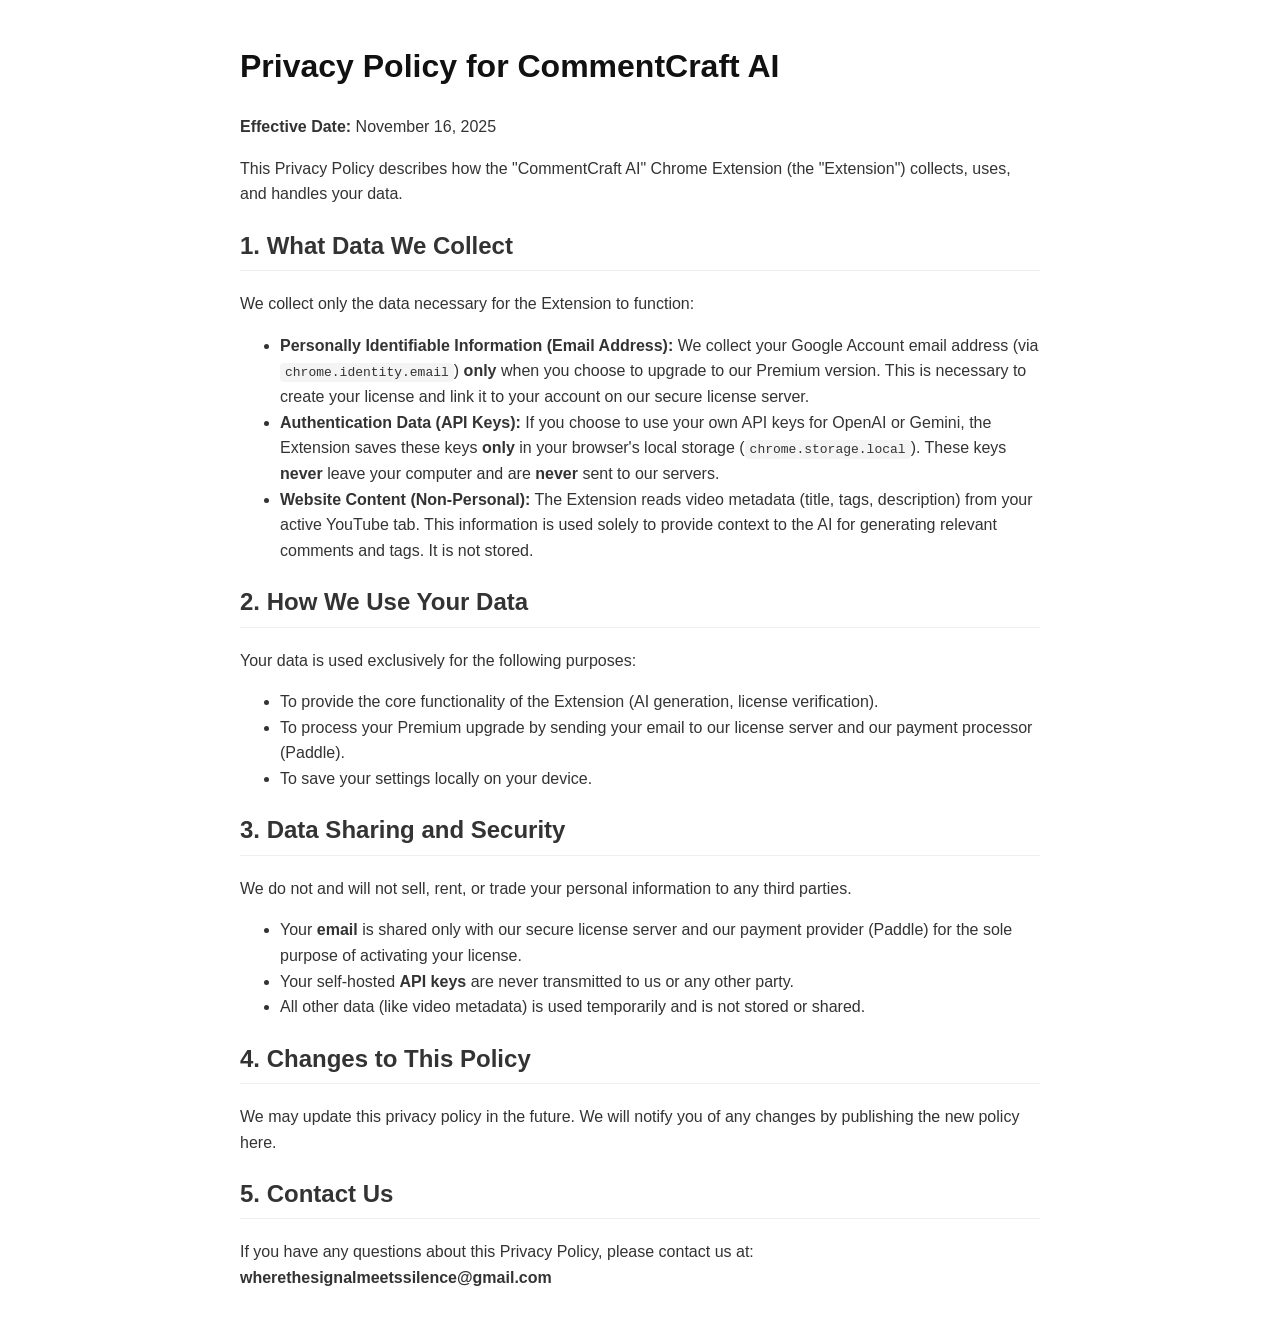
==== privacy.html @ 67ab860e "Add files via upload" ====
<!DOCTYPE html>
<html lang="en">
<head>
    <meta charset="UTF-8">
    <meta name="viewport" content="width=device-width, initial-scale=1.0">
    <title>Privacy Policy - CommentCraft AI</title>
    <style>
        body { font-family: -apple-system, BlinkMacSystemFont, "Segoe UI", Roboto, "Helvetica Neue", Arial, sans-serif; line-height: 1.6; padding: 20px; max-width: 800px; margin: 0 auto; color: #333; }
        h1 { color: #111; }
        h2 { border-bottom: 1px solid #eee; padding-bottom: 5px; }
        code { background-color: #f4f4f4; padding: 2px 5px; border-radius: 4px; }
    </style>
</head>
<body>
    <h1>Privacy Policy for CommentCraft AI</h1>
    <p><strong>Effective Date:</strong> November 16, 2025</p>

    <p>This Privacy Policy describes how the "CommentCraft AI" Chrome Extension (the "Extension") collects, uses, and handles your data.</p>

    <h2>1. What Data We Collect</h2>
    <p>We collect only the data necessary for the Extension to function:</p>
    <ul>
        <li>
            <strong>Personally Identifiable Information (Email Address):</strong> We collect your Google Account email address (via <code>chrome.identity.email</code>) <strong>only</strong> when you choose to upgrade to our Premium version. This is necessary to create your license and link it to your account on our secure license server.
        </li>
        <li>
            <strong>Authentication Data (API Keys):</strong> If you choose to use your own API keys for OpenAI or Gemini, the Extension saves these keys <strong>only</strong> in your browser's local storage (<code>chrome.storage.local</code>). These keys <strong>never</strong> leave your computer and are <strong>never</strong> sent to our servers.
        </li>
        <li>
            <strong>Website Content (Non-Personal):</strong> The Extension reads video metadata (title, tags, description) from your active YouTube tab. This information is used solely to provide context to the AI for generating relevant comments and tags. It is not stored.
        </li>
    </ul>

    <h2>2. How We Use Your Data</h2>
    <p>Your data is used exclusively for the following purposes:</p>
    <ul>
        <li>To provide the core functionality of the Extension (AI generation, license verification).</li>
        <li>To process your Premium upgrade by sending your email to our license server and our payment processor (Paddle).</li>
        <li>To save your settings locally on your device.</li>
    </ul>

    <h2>3. Data Sharing and Security</h2>
    <p>We do not and will not sell, rent, or trade your personal information to any third parties.</p>
    <ul>
        <li>Your <strong>email</strong> is shared only with our secure license server and our payment provider (Paddle) for the sole purpose of activating your license.</li>
        <li>Your self-hosted <strong>API keys</strong> are never transmitted to us or any other party.</li>
        <li>All other data (like video metadata) is used temporarily and is not stored or shared.</li>
    </ul>

    <h2>4. Changes to This Policy</h2>
    <p>We may update this privacy policy in the future. We will notify you of any changes by publishing the new policy here.</p>

    <h2>5. Contact Us</h2>
    <p>If you have any questions about this Privacy Policy, please contact us at: <strong>wherethesignalmeetssilence@gmail.com</strong></p>
</body>
</html>
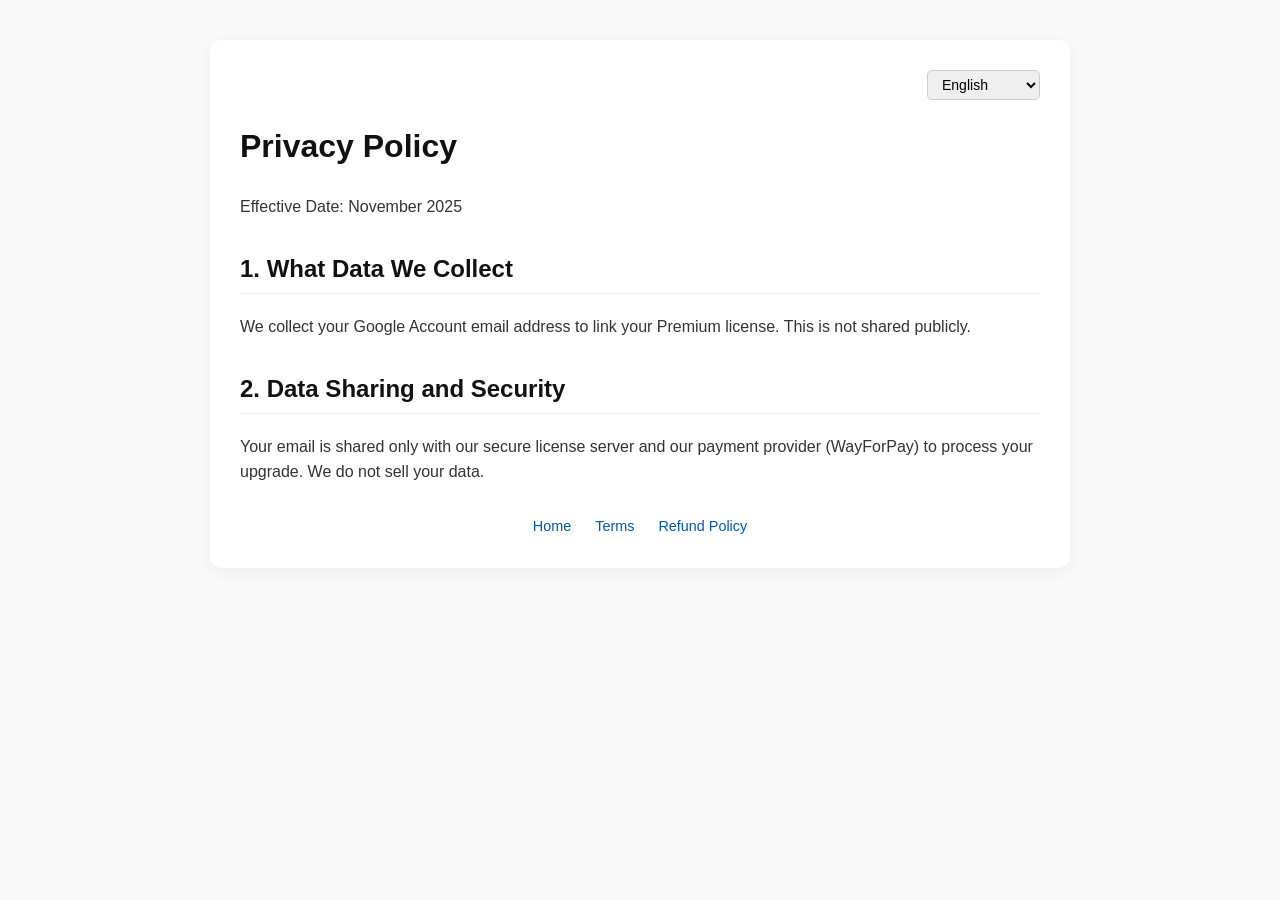
==== commit b9c93475: "Add files via upload" ====
--- a/privacy.html
+++ b/privacy.html
@@ -4,53 +4,32 @@
     <meta charset="UTF-8">
     <meta name="viewport" content="width=device-width, initial-scale=1.0">
     <title>Privacy Policy - CommentCraft AI</title>
-    <style>
-        body { font-family: -apple-system, BlinkMacSystemFont, "Segoe UI", Roboto, "Helvetica Neue", Arial, sans-serif; line-height: 1.6; padding: 20px; max-width: 800px; margin: 0 auto; color: #333; }
-        h1 { color: #111; }
-        h2 { border-bottom: 1px solid #eee; padding-bottom: 5px; }
-        code { background-color: #f4f4f4; padding: 2px 5px; border-radius: 4px; }
-    </style>
+    <link rel="stylesheet" href="site.css">
 </head>
 <body>
-    <h1>Privacy Policy for CommentCraft AI</h1>
-    <p><strong>Effective Date:</strong> November 16, 2025</p>
+    <div class="page-container">
+        <div class="lang-switcher">
+            <select id="lang-selector">
+                <option value="en">English</option><option value="uk">Українська</option>
+                <option value="fr">Français</option><option value="de">Deutsch</option><option value="pl">Polski</option>
+            </select>
+        </div>
+        
+        <h1 data-i18n="priv_title">Privacy Policy</h1>
+        <p data-i18n="priv_updated">Effective Date: November 2025</p>
 
-    <p>This Privacy Policy describes how the "CommentCraft AI" Chrome Extension (the "Extension") collects, uses, and handles your data.</p>
+        <h2 data-i18n="priv_h2_1">1. What Data We Collect</h2>
+        <p data-i18n="priv_p_1">We collect your Google Account email address...</p>
 
-    <h2>1. What Data We Collect</h2>
-    <p>We collect only the data necessary for the Extension to function:</p>
-    <ul>
-        <li>
-            <strong>Personally Identifiable Information (Email Address):</strong> We collect your Google Account email address (via <code>chrome.identity.email</code>) <strong>only</strong> when you choose to upgrade to our Premium version. This is necessary to create your license and link it to your account on our secure license server.
-        </li>
-        <li>
-            <strong>Authentication Data (API Keys):</strong> If you choose to use your own API keys for OpenAI or Gemini, the Extension saves these keys <strong>only</strong> in your browser's local storage (<code>chrome.storage.local</code>). These keys <strong>never</strong> leave your computer and are <strong>never</strong> sent to our servers.
-        </li>
-        <li>
-            <strong>Website Content (Non-Personal):</strong> The Extension reads video metadata (title, tags, description) from your active YouTube tab. This information is used solely to provide context to the AI for generating relevant comments and tags. It is not stored.
-        </li>
-    </ul>
+        <h2 data-i18n="priv_h2_2">2. Data Sharing and Security</h2>
+        <p data-i18n="priv_p_2">Your email is shared only with our secure license server...</p>
 
-    <h2>2. How We Use Your Data</h2>
-    <p>Your data is used exclusively for the following purposes:</p>
-    <ul>
-        <li>To provide the core functionality of the Extension (AI generation, license verification).</li>
-        <li>To process your Premium upgrade by sending your email to our license server and our payment processor (Paddle).</li>
-        <li>To save your settings locally on your device.</li>
-    </ul>
-
-    <h2>3. Data Sharing and Security</h2>
-    <p>We do not and will not sell, rent, or trade your personal information to any third parties.</p>
-    <ul>
-        <li>Your <strong>email</strong> is shared only with our secure license server and our payment provider (Paddle) for the sole purpose of activating your license.</li>
-        <li>Your self-hosted <strong>API keys</strong> are never transmitted to us or any other party.</li>
-        <li>All other data (like video metadata) is used temporarily and is not stored or shared.</li>
-    </ul>
-
-    <h2>4. Changes to This Policy</h2>
-    <p>We may update this privacy policy in the future. We will notify you of any changes by publishing the new policy here.</p>
-
-    <h2>5. Contact Us</h2>
-    <p>If you have any questions about this Privacy Policy, please contact us at: <strong>wherethesignalmeetssilence@gmail.com</strong></p>
+        <div class="nav-links">
+            <a href="index.html" data-i18n="nav_home">Home</a>
+            <a href="terms.html" data-i18n="nav_terms">Terms</a>
+            <a href="refund.html" data-i18n="nav_refund">Refund Policy</a>
+        </div>
+    </div>
+    <script src="translations.js"></script><script src="language.js"></script>
 </body>
 </html>
--- a/site.css
+++ b/site.css
@@ -0,0 +1,57 @@
+body {
+    font-family: -apple-system, BlinkMacSystemFont, 'Segoe UI', Roboto, Helvetica, Arial, sans-serif;
+    line-height: 1.6;
+    margin: 0;
+    padding: 0;
+    color: #333;
+    background-color: #f9f9f9;
+}
+.page-container {
+    max-width: 800px;
+    margin: 40px auto;
+    padding: 30px;
+    background-color: #fff;
+    border-radius: 12px;
+    box-shadow: 0 4px 15px rgba(0,0,0,0.05);
+}
+.index-container {
+    text-align: center;
+    background-image: url('images/background.jpg');
+    background-size: cover;
+    background-position: center;
+    background-attachment: fixed;
+    min-height: 100vh;
+    display: flex;
+    flex-direction: column;
+    align-items: center;
+    justify-content: center;
+}
+.index-box {
+    background-color: rgba(255, 255, 255, 0.95);
+    padding: 40px;
+    border-radius: 12px;
+    box-shadow: 0 8px 20px rgba(0,0,0,0.2);
+    max-width: 600px;
+    width: 90%;
+}
+h1, h2 { color: #111; }
+h2 { border-bottom: 1px solid #eee; padding-bottom: 5px; margin-top: 30px; }
+.nav-links { margin-top: 30px; font-size: 0.9em; text-align: center; }
+.nav-links a { color: #0056b3; text-decoration: none; margin: 0 10px; }
+.nav-links a:hover { text-decoration: underline; }
+.lang-switcher { text-align: right; margin-bottom: 20px; }
+.lang-switcher select { padding: 5px 10px; border-radius: 5px; border: 1px solid #ccc; font-size: 14px; }
+.buy-button {
+    display: inline-block;
+    background-color: #0ac86e;
+    color: white;
+    padding: 12px 24px;
+    text-decoration: none;
+    font-size: 18px;
+    font-weight: bold;
+    border-radius: 8px;
+    margin-top: 20px;
+    transition: background 0.3s;
+}
+.buy-button:hover { background-color: #08a359; }
+code { background-color: #f4f4f4; padding: 2px 5px; border-radius: 4px; }
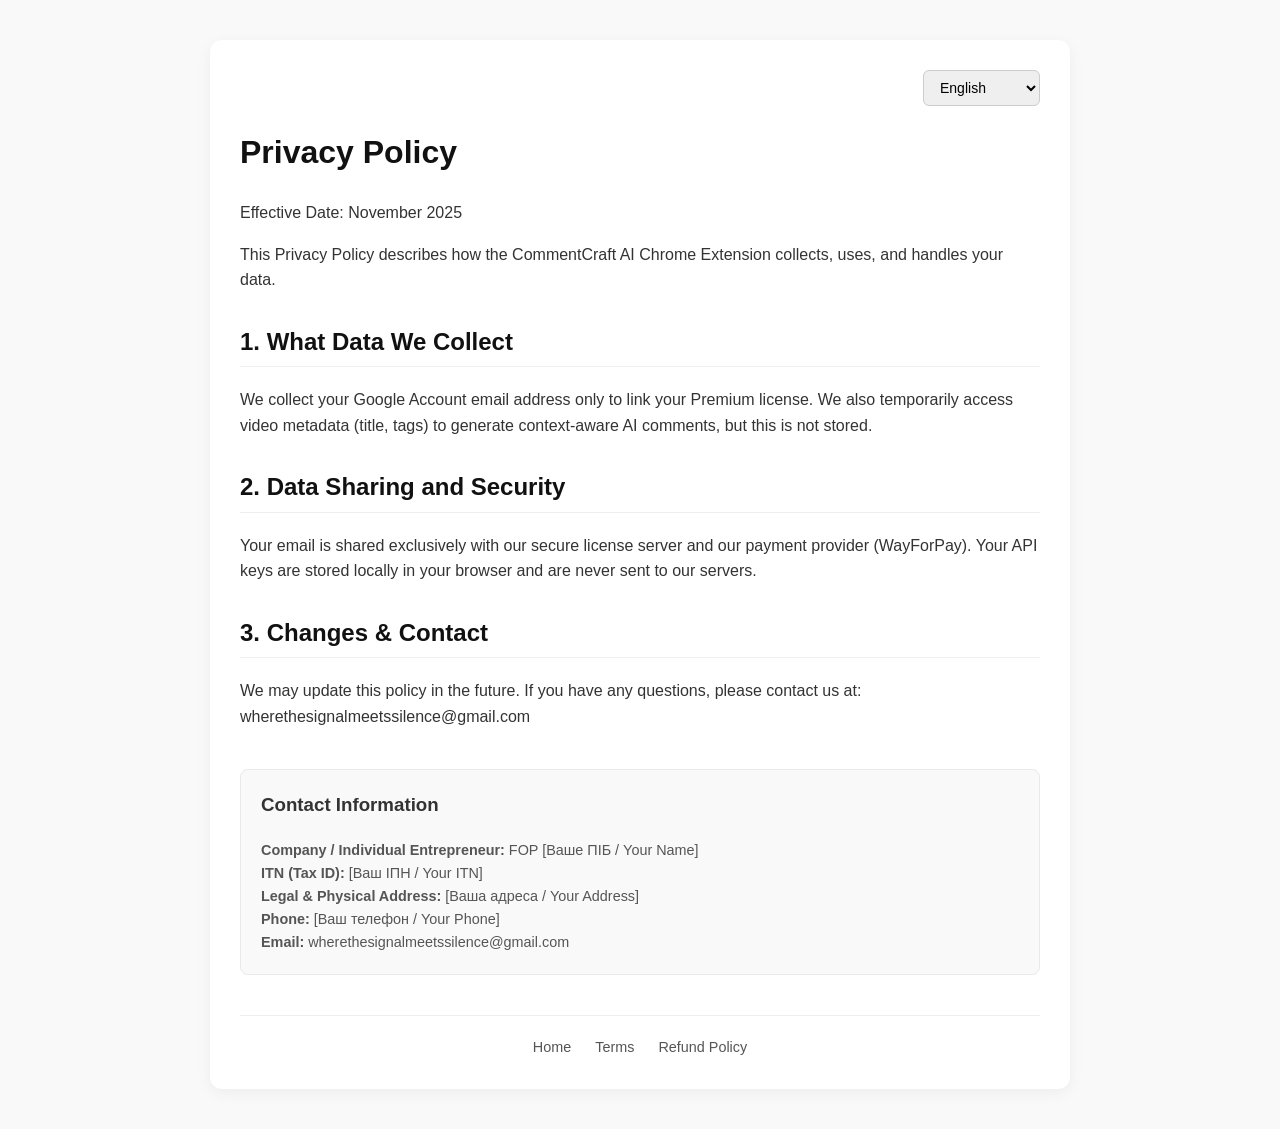
==== commit d36cf261: "Add files via upload" ====
--- a/privacy.html
+++ b/privacy.html
@@ -16,13 +16,22 @@
         </div>
         
         <h1 data-i18n="priv_title">Privacy Policy</h1>
-        <p data-i18n="priv_updated">Effective Date: November 2025</p>
+        <p data-i18n="priv_date">Effective Date: November 2025</p>
+        <p data-i18n="priv_intro">This Privacy Policy describes how the CommentCraft AI Chrome Extension collects, uses, and handles your data.</p>
 
-        <h2 data-i18n="priv_h2_1">1. What Data We Collect</h2>
-        <p data-i18n="priv_p_1">We collect your Google Account email address...</p>
+        <h2 data-i18n="priv_h1">1. What Data We Collect</h2>
+        <p data-i18n="priv_p1">We collect your Google Account email address only to link your Premium license. We also temporarily access video metadata (title, tags) to generate context-aware AI comments, but this is not stored.</p>
 
-        <h2 data-i18n="priv_h2_2">2. Data Sharing and Security</h2>
-        <p data-i18n="priv_p_2">Your email is shared only with our secure license server...</p>
+        <h2 data-i18n="priv_h2">2. Data Sharing and Security</h2>
+        <p data-i18n="priv_p2">Your email is shared exclusively with our secure license server and our payment provider (WayForPay). Your API keys are stored locally in your browser and are never sent to our servers.</p>
+
+        <h2 data-i18n="priv_h3">3. Changes & Contact</h2>
+        <p data-i18n="priv_p3">We may update this policy in the future. If you have any questions, please contact us at: wherethesignalmeetssilence@gmail.com</p>
+
+        <div style="margin-top: 40px; text-align: left; padding: 20px; background: #f9f9f9; border-radius: 8px; border: 1px solid #eaeaea;">
+            <h3 data-i18n="contact_title" style="margin-top: 0; color: #333;">Contact Information</h3>
+            <p data-i18n="contact_details" style="font-size: 0.9em; color: #555; margin-bottom: 0;"></p>
+        </div>
 
         <div class="nav-links">
             <a href="index.html" data-i18n="nav_home">Home</a>
--- a/site.css
+++ b/site.css
@@ -16,6 +16,7 @@
 }
 .index-container {
     text-align: center;
+    background-color: #f0f4f8; /* Запасний колір, якщо картинка не завантажиться */
     background-image: url('images/background.jpg');
     background-size: cover;
     background-position: center;
@@ -25,33 +26,68 @@
     flex-direction: column;
     align-items: center;
     justify-content: center;
+    padding: 40px 20px;
 }
 .index-box {
-    background-color: rgba(255, 255, 255, 0.95);
+    background-color: rgba(255, 255, 255, 0.97);
     padding: 40px;
     border-radius: 12px;
-    box-shadow: 0 8px 20px rgba(0,0,0,0.2);
-    max-width: 600px;
-    width: 90%;
+    box-shadow: 0 8px 30px rgba(0,0,0,0.15);
+    max-width: 800px;
+    width: 100%;
 }
 h1, h2 { color: #111; }
 h2 { border-bottom: 1px solid #eee; padding-bottom: 5px; margin-top: 30px; }
-.nav-links { margin-top: 30px; font-size: 0.9em; text-align: center; }
-.nav-links a { color: #0056b3; text-decoration: none; margin: 0 10px; }
-.nav-links a:hover { text-decoration: underline; }
+.nav-links { margin-top: 40px; font-size: 0.9em; text-align: center; border-top: 1px solid #eee; padding-top: 20px;}
+.nav-links a { color: #555; text-decoration: none; margin: 0 10px; transition: color 0.2s; }
+.nav-links a:hover { color: #0ac86e; text-decoration: none; }
 .lang-switcher { text-align: right; margin-bottom: 20px; }
-.lang-switcher select { padding: 5px 10px; border-radius: 5px; border: 1px solid #ccc; font-size: 14px; }
+.lang-switcher select { padding: 8px 12px; border-radius: 6px; border: 1px solid #ccc; font-size: 14px; cursor: pointer; outline: none;}
+
+/* Нові стилі для сітки можливостей */
+.features-grid {
+    display: grid;
+    grid-template-columns: repeat(auto-fit, minmax(300px, 1fr));
+    gap: 20px;
+    margin-top: 40px;
+    margin-bottom: 30px;
+    text-align: left;
+}
+.feature-card {
+    background: #fff;
+    padding: 25px;
+    border-radius: 10px;
+    border: 1px solid #eaeaea;
+    transition: transform 0.2s, box-shadow 0.2s;
+}
+.feature-card:hover {
+    transform: translateY(-3px);
+    box-shadow: 0 6px 15px rgba(0,0,0,0.08);
+}
+.feature-card h3 {
+    margin-top: 0;
+    color: #0056b3;
+    font-size: 1.2em;
+    margin-bottom: 10px;
+}
+.feature-card p {
+    margin: 0;
+    font-size: 0.95em;
+    color: #555;
+}
+
 .buy-button {
     display: inline-block;
     background-color: #0ac86e;
     color: white;
-    padding: 12px 24px;
+    padding: 15px 35px;
     text-decoration: none;
     font-size: 18px;
     font-weight: bold;
     border-radius: 8px;
-    margin-top: 20px;
-    transition: background 0.3s;
+    margin-top: 10px;
+    transition: background 0.3s, transform 0.1s;
+    box-shadow: 0 4px 10px rgba(10, 200, 110, 0.3);
 }
-.buy-button:hover { background-color: #08a359; }
+.buy-button:hover { background-color: #08a359; transform: translateY(-2px); }
 code { background-color: #f4f4f4; padding: 2px 5px; border-radius: 4px; }
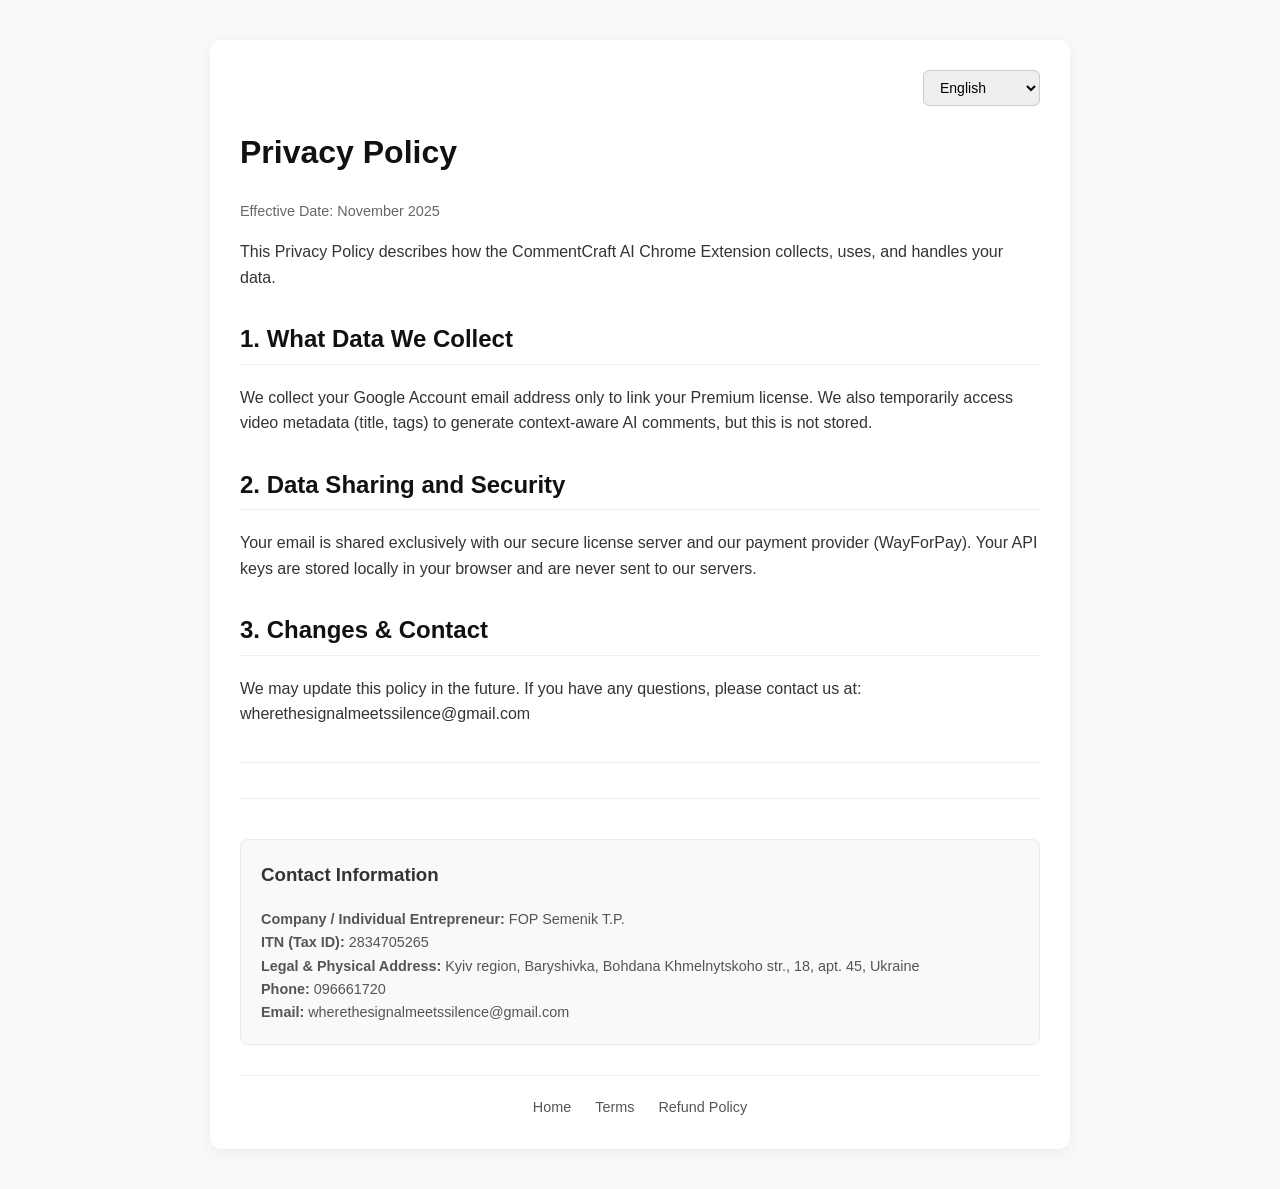
==== commit 2c2eb7aa: "Add files via upload" ====
--- a/privacy.html
+++ b/privacy.html
@@ -10,35 +10,45 @@
     <div class="page-container">
         <div class="lang-switcher">
             <select id="lang-selector">
-                <option value="en">English</option><option value="uk">Українська</option>
-                <option value="fr">Français</option><option value="de">Deutsch</option><option value="pl">Polski</option>
+                <option value="en">English</option>
+                <option value="uk">Українська</option>
+                <option value="fr">Français</option>
+                <option value="de">Deutsch</option>
+                <option value="pl">Polski</option>
             </select>
         </div>
         
         <h1 data-i18n="priv_title">Privacy Policy</h1>
-        <p data-i18n="priv_date">Effective Date: November 2025</p>
-        <p data-i18n="priv_intro">This Privacy Policy describes how the CommentCraft AI Chrome Extension collects, uses, and handles your data.</p>
+        <p data-i18n="priv_date" style="color: #666; font-size: 0.9em;"></p>
+        <p data-i18n="priv_intro"></p>
 
-        <h2 data-i18n="priv_h1">1. What Data We Collect</h2>
-        <p data-i18n="priv_p1">We collect your Google Account email address only to link your Premium license. We also temporarily access video metadata (title, tags) to generate context-aware AI comments, but this is not stored.</p>
+        <h2 data-i18n="priv_h1"></h2>
+        <p data-i18n="priv_p1"></p>
 
-        <h2 data-i18n="priv_h2">2. Data Sharing and Security</h2>
-        <p data-i18n="priv_p2">Your email is shared exclusively with our secure license server and our payment provider (WayForPay). Your API keys are stored locally in your browser and are never sent to our servers.</p>
+        <h2 data-i18n="priv_h2"></h2>
+        <p data-i18n="priv_p2"></p>
 
-        <h2 data-i18n="priv_h3">3. Changes & Contact</h2>
-        <p data-i18n="priv_p3">We may update this policy in the future. If you have any questions, please contact us at: wherethesignalmeetssilence@gmail.com</p>
+        <h2 data-i18n="priv_h3"></h2>
+        <p data-i18n="priv_p3"></p>
+
+        <h2 data-i18n="priv_h4"></h2>
+        <p data-i18n="priv_p4"></p>
+
+        <h2 data-i18n="priv_h5"></h2>
+        <p data-i18n="priv_p5"></p>
 
         <div style="margin-top: 40px; text-align: left; padding: 20px; background: #f9f9f9; border-radius: 8px; border: 1px solid #eaeaea;">
-            <h3 data-i18n="contact_title" style="margin-top: 0; color: #333;">Contact Information</h3>
+            <h3 data-i18n="contact_title" style="margin-top: 0; color: #333;"></h3>
             <p data-i18n="contact_details" style="font-size: 0.9em; color: #555; margin-bottom: 0;"></p>
         </div>
 
-        <div class="nav-links">
-            <a href="index.html" data-i18n="nav_home">Home</a>
-            <a href="terms.html" data-i18n="nav_terms">Terms</a>
-            <a href="refund.html" data-i18n="nav_refund">Refund Policy</a>
+        <div class="nav-links" style="margin-top: 30px;">
+            <a href="index.html" data-i18n="nav_home"></a>
+            <a href="terms.html" data-i18n="nav_terms"></a>
+            <a href="refund.html" data-i18n="nav_refund"></a>
         </div>
     </div>
-    <script src="translations.js"></script><script src="language.js"></script>
+    <script src="translations.js"></script>
+    <script src="language.js"></script>
 </body>
 </html>
